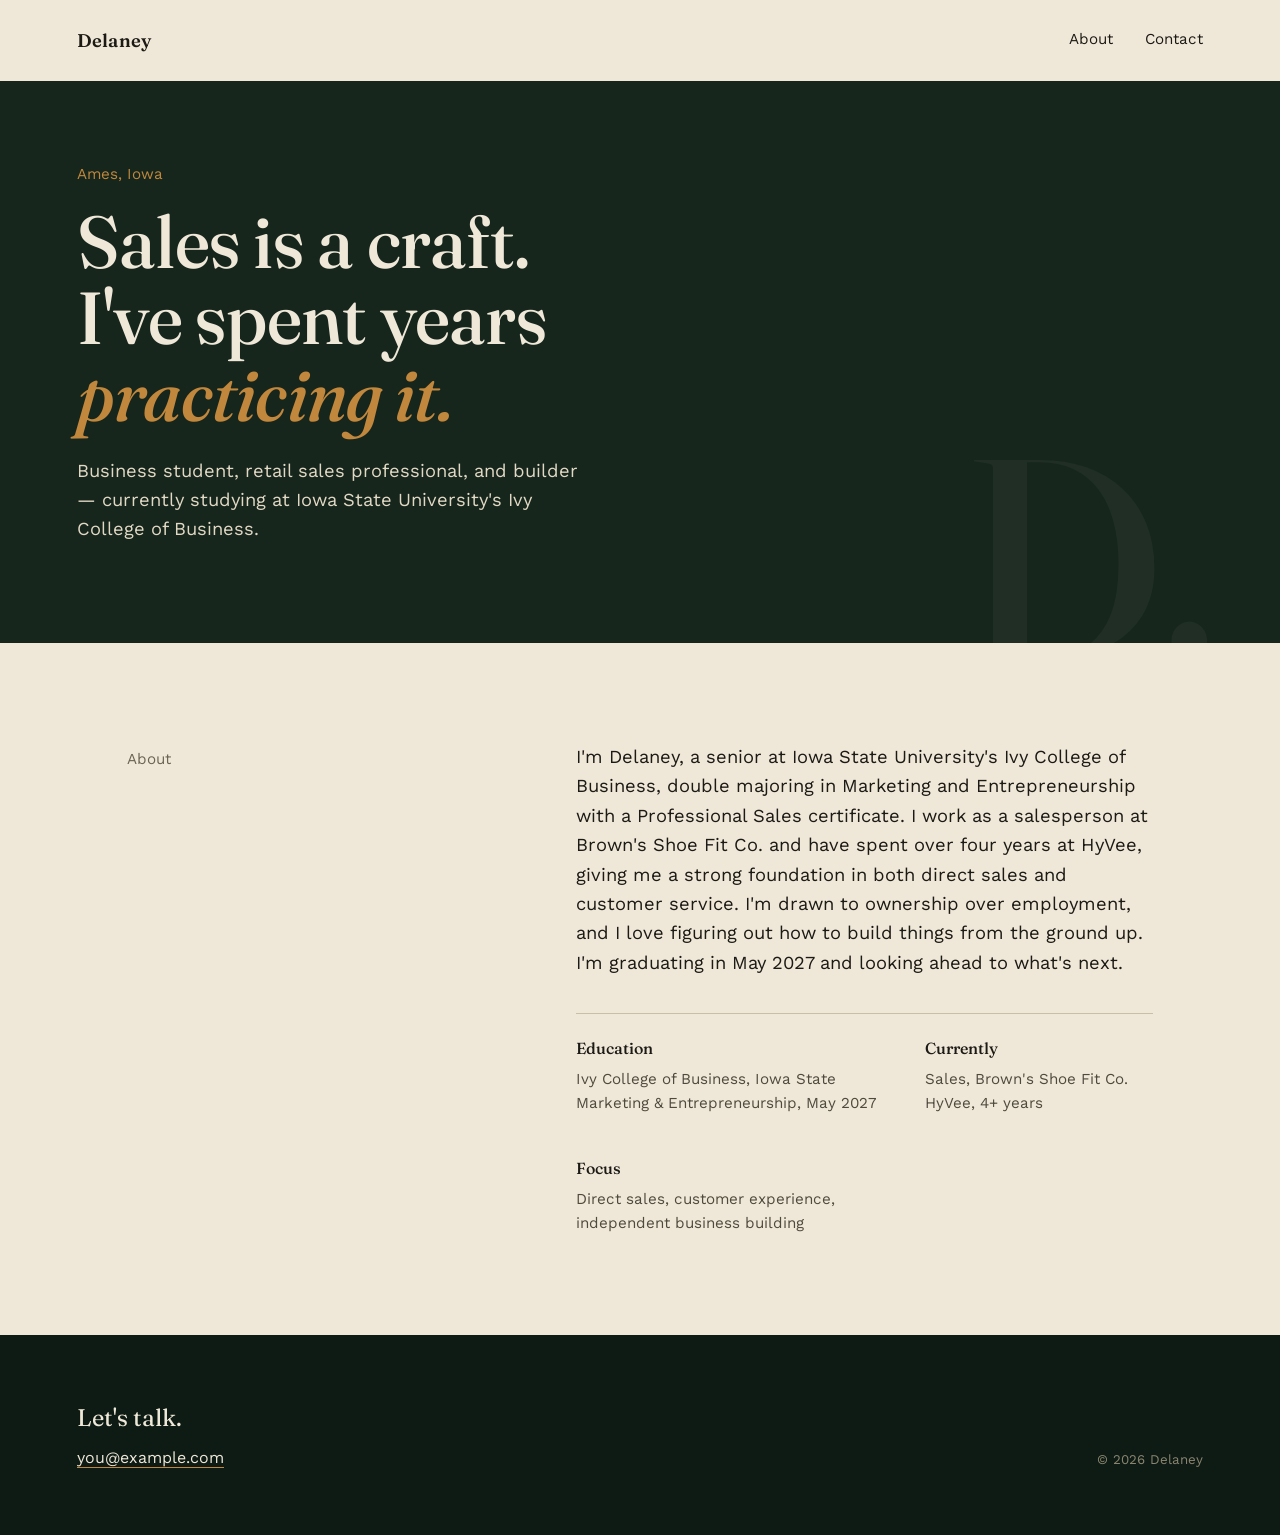
==== index.html @ 575a208e "Create index.html" ====
<!DOCTYPE html>
<html lang="en">
<head>
<meta charset="UTF-8">
<meta name="viewport" content="width=device-width, initial-scale=1.0">
<title>Delaney</title>
<link rel="preconnect" href="https://fonts.googleapis.com">
<link href="https://fonts.googleapis.com/css2?family=Fraunces:opsz,wght@9..144,400;9..144,500;9..144,600&family=Work+Sans:wght@400;500;600&display=swap" rel="stylesheet">
<style>
  :root{
    --pine: #16261D;
    --pine-deep: #0E1B14;
    --paper: #EFE8D8;
    --paper-dim: #E2D9C4;
    --brass: #C1873C;
    --ink: #1C1A15;
  }

  *{ box-sizing: border-box; }

  html{ scroll-behavior: smooth; }

  body{
    margin:0;
    background: var(--paper);
    color: var(--ink);
    font-family: 'Work Sans', sans-serif;
    font-weight: 400;
    line-height: 1.6;
  }

  h1, h2, .display{
    font-family: 'Fraunces', serif;
    font-weight: 500;
    letter-spacing: -0.01em;
  }

  a{ color: inherit; }

  /* --- Nav --- */
  header{
    display:flex;
    justify-content: space-between;
    align-items:center;
    padding: 1.6rem 6vw;
  }

  .wordmark{
    font-family:'Fraunces', serif;
    font-size: 1.15rem;
    font-weight:600;
    letter-spacing: 0.01em;
  }

  nav{ display:flex; gap: 2rem; }

  nav a{
    text-decoration:none;
    font-size: 0.95rem;
    color: var(--ink);
    position: relative;
    padding-bottom: 2px;
  }

  nav a::after{
    content:'';
    position:absolute;
    left:0; right:0; bottom:-2px;
    height:1px;
    background: var(--brass);
    transform: scaleX(0);
    transform-origin: right;
    transition: transform 0.3s ease;
  }

  nav a:hover::after{ transform: scaleX(1); transform-origin: left; }

  /* --- Hero --- */
  .hero{
    background: var(--pine);
    color: var(--paper);
    padding: 9vh 6vw 11vh;
    position: relative;
    overflow: hidden;
  }

  .hero-inner{
    max-width: 720px;
  }

  .hero .eyebrow{
    color: var(--brass);
    font-size: 0.95rem;
    margin-bottom: 1.1rem;
  }

  .hero h1{
    font-size: clamp(2.6rem, 6vw, 4.6rem);
    line-height: 1.04;
    margin: 0 0 1.4rem;
  }

  .hero h1 em{
    font-style: italic;
    color: var(--brass);
  }

  .hero p.role{
    font-size: 1.15rem;
    max-width: 46ch;
    color: var(--paper-dim);
    margin: 0;
  }

  .ledger-mark{
    position:absolute;
    right: 5vw;
    bottom: -6vh;
    font-family:'Fraunces', serif;
    font-size: 22vw;
    font-weight: 500;
    color: rgba(239,232,216,0.045);
    line-height: 1;
    pointer-events:none;
    user-select:none;
  }

  /* --- About --- */
  .about{
    padding: 11vh 6vw;
    display:grid;
    grid-template-columns: 1fr 1.5fr;
    gap: 4rem;
    max-width: 1180px;
    margin: 0 auto;
  }

  .about .label{
    font-size: 0.95rem;
    color: #6B6353;
    padding-top: 0.3rem;
  }

  .about-text{
    max-width: 62ch;
  }

  .about-text p{
    font-size: 1.15rem;
    margin: 0 0 1.4rem;
  }

  .details{
    margin-top: 2.2rem;
    border-top: 1px solid #C9BFA6;
    padding-top: 1.4rem;
    display:flex;
    flex-wrap: wrap;
    gap: 2.5rem 3rem;
  }

  .details div{ min-width: 160px; }

  .details h3{
    font-family:'Fraunces', serif;
    font-weight: 500;
    font-size: 1rem;
    margin: 0 0 0.35rem;
  }

  .details p{
    margin:0;
    font-size: 0.95rem;
    color: #4E4A3D;
  }

  /* --- Footer --- */
  footer{
    background: var(--pine-deep);
    color: var(--paper-dim);
    padding: 4rem 6vw;
    display:flex;
    justify-content: space-between;
    align-items: flex-end;
    flex-wrap: wrap;
    gap: 2rem;
  }

  footer .line1{
    font-family:'Fraunces', serif;
    font-size: 1.5rem;
    color: var(--paper);
    margin: 0 0 0.5rem;
  }

  footer a.contact-link{
    text-decoration:none;
    border-bottom: 1px solid var(--brass);
    color: var(--paper);
  }

  footer small{
    color: #8A8570;
  }

  @media (max-width: 760px){
    .about{ grid-template-columns: 1fr; gap: 1.2rem; }
    header{ flex-direction: column; gap: 1rem; align-items: flex-start; }
    nav{ gap: 1.2rem; }
  }

  @media (prefers-reduced-motion: reduce){
    nav a::after{ transition: none; }
  }
</style>
</head>
<body>

<header>
  <div class="wordmark">Delaney</div>
  <nav>
    <a href="#about">About</a>
    <a href="#contact">Contact</a>
  </nav>
</header>

<section class="hero">
  <div class="hero-inner">
    <div class="eyebrow">Ames, Iowa</div>
    <h1>Sales is a craft.<br>I've spent years <em>practicing it.</em></h1>
    <p class="role">Business student, retail sales professional, and builder — currently studying at Iowa State University's Ivy College of Business.</p>
  </div>
  <div class="ledger-mark">D.</div>
</section>

<section class="about" id="about">
  <div class="label">About</div>
  <div class="about-text">
    <p>I'm Delaney, a senior at Iowa State University's Ivy College of Business, double majoring in Marketing and Entrepreneurship with a Professional Sales certificate. I work as a salesperson at Brown's Shoe Fit Co. and have spent over four years at HyVee, giving me a strong foundation in both direct sales and customer service. I'm drawn to ownership over employment, and I love figuring out how to build things from the ground up. I'm graduating in May 2027 and looking ahead to what's next.</p>

    <div class="details">
      <div>
        <h3>Education</h3>
        <p>Ivy College of Business, Iowa State<br>Marketing &amp; Entrepreneurship, May 2027</p>
      </div>
      <div>
        <h3>Currently</h3>
        <p>Sales, Brown's Shoe Fit Co.<br>HyVee, 4+ years</p>
      </div>
      <div>
        <h3>Focus</h3>
        <p>Direct sales, customer experience,<br>independent business building</p>
      </div>
    </div>
  </div>
</section>

<footer id="contact">
  <div>
    <p class="line1">Let's talk.</p>
    <a class="contact-link" href="mailto:you@example.com">you@example.com</a>
  </div>
  <small>&copy; 2026 Delaney</small>
</footer>

</body>
</html>
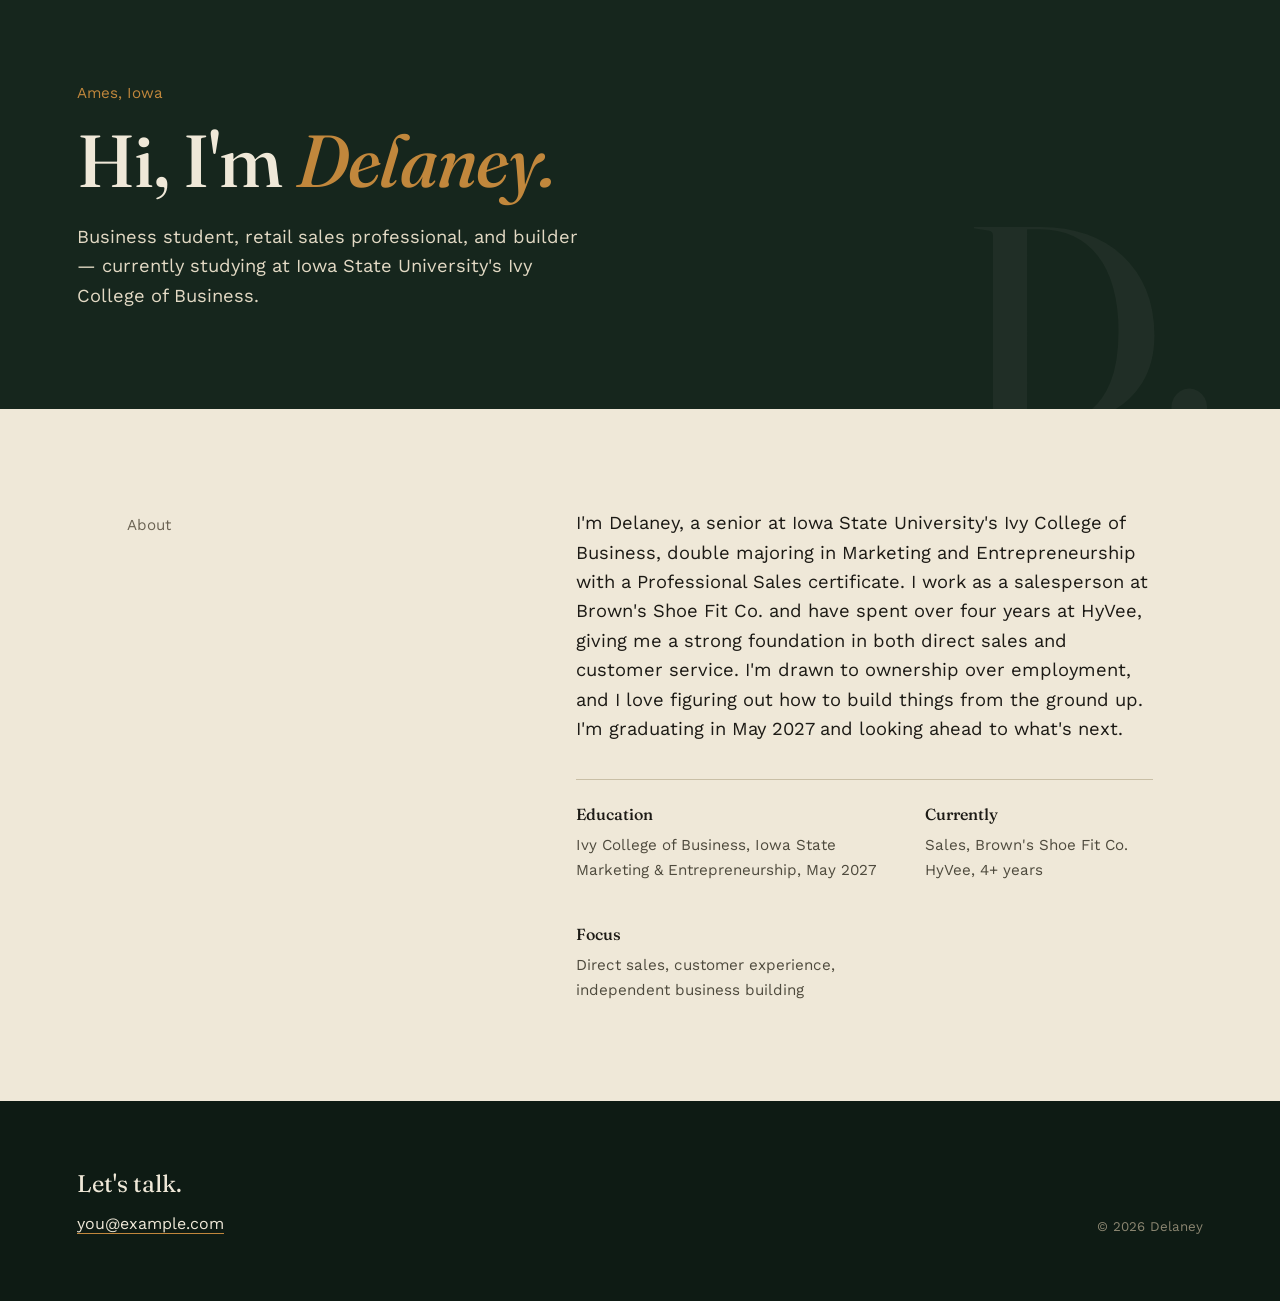
==== commit fa00be8d: "Update index.html" ====
--- a/index.html
+++ b/index.html
@@ -6,6 +6,7 @@
 <title>Delaney</title>
 <link rel="preconnect" href="https://fonts.googleapis.com">
 <link href="https://fonts.googleapis.com/css2?family=Fraunces:opsz,wght@9..144,400;9..144,500;9..144,600&family=Work+Sans:wght@400;500;600&display=swap" rel="stylesheet">
+<script src="nav.js" defer></script>
 <style>
   :root{
     --pine: #16261D;
@@ -36,44 +37,6 @@
   }
 
   a{ color: inherit; }
-
-  /* --- Nav --- */
-  header{
-    display:flex;
-    justify-content: space-between;
-    align-items:center;
-    padding: 1.6rem 6vw;
-  }
-
-  .wordmark{
-    font-family:'Fraunces', serif;
-    font-size: 1.15rem;
-    font-weight:600;
-    letter-spacing: 0.01em;
-  }
-
-  nav{ display:flex; gap: 2rem; }
-
-  nav a{
-    text-decoration:none;
-    font-size: 0.95rem;
-    color: var(--ink);
-    position: relative;
-    padding-bottom: 2px;
-  }
-
-  nav a::after{
-    content:'';
-    position:absolute;
-    left:0; right:0; bottom:-2px;
-    height:1px;
-    background: var(--brass);
-    transform: scaleX(0);
-    transform-origin: right;
-    transition: transform 0.3s ease;
-  }
-
-  nav a:hover::after{ transform: scaleX(1); transform-origin: left; }
 
   /* --- Hero --- */
   .hero{
@@ -214,20 +177,12 @@
   }
 </style>
 </head>
-<body>
-
-<header>
-  <div class="wordmark">Delaney</div>
-  <nav>
-    <a href="#about">About</a>
-    <a href="#contact">Contact</a>
-  </nav>
-</header>
+<body data-page="home">
 
 <section class="hero">
   <div class="hero-inner">
     <div class="eyebrow">Ames, Iowa</div>
-    <h1>Sales is a craft.<br>I've spent years <em>practicing it.</em></h1>
+    <h1>Hi, I'm <em>Delaney.</em></h1>
     <p class="role">Business student, retail sales professional, and builder — currently studying at Iowa State University's Ivy College of Business.</p>
   </div>
   <div class="ledger-mark">D.</div>
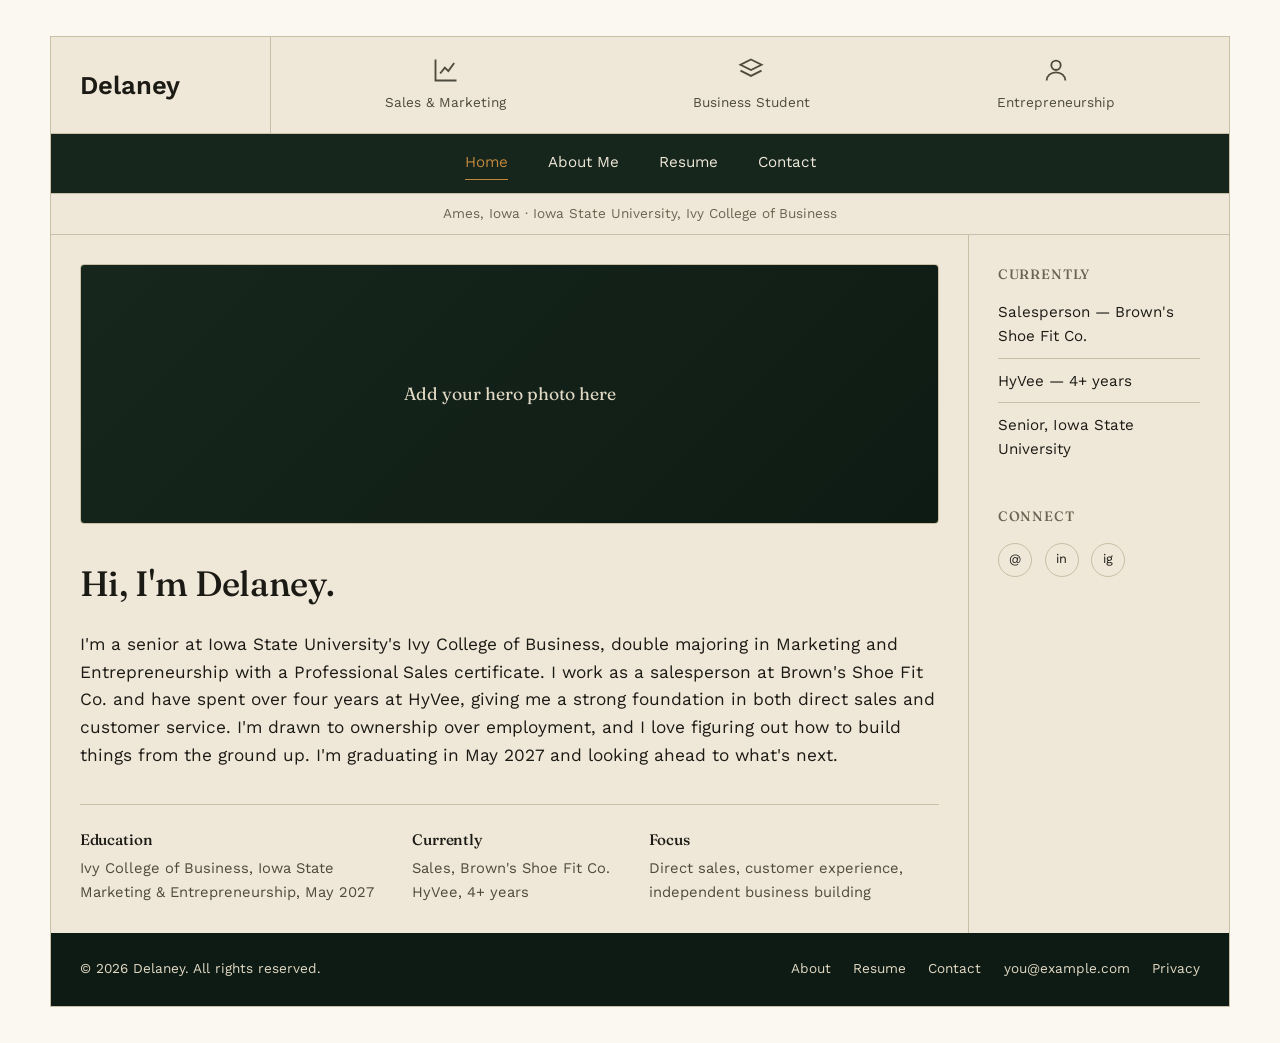
==== commit 1dd33dbf: "Update index.html" ====
--- a/index.html
+++ b/index.html
@@ -6,7 +6,6 @@
 <title>Delaney</title>
 <link rel="preconnect" href="https://fonts.googleapis.com">
 <link href="https://fonts.googleapis.com/css2?family=Fraunces:opsz,wght@9..144,400;9..144,500;9..144,600&family=Work+Sans:wght@400;500;600&display=swap" rel="stylesheet">
-<script src="nav.js" defer></script>
 <style>
   :root{
     --pine: #16261D;
@@ -15,208 +14,368 @@
     --paper-dim: #E2D9C4;
     --brass: #C1873C;
     --ink: #1C1A15;
+    --line: #C9BFA6;
   }
 
   *{ box-sizing: border-box; }
-
-  html{ scroll-behavior: smooth; }
 
   body{
     margin:0;
-    background: var(--paper);
+    background: #FBF8F1; /* outer "body or background area" from the wireframe */
     color: var(--ink);
     font-family: 'Work Sans', sans-serif;
-    font-weight: 400;
     line-height: 1.6;
   }
 
-  h1, h2, .display{
+  h1, h2, h3{
     font-family: 'Fraunces', serif;
     font-weight: 500;
     letter-spacing: -0.01em;
+    margin: 0;
   }
 
   a{ color: inherit; }
 
-  /* --- Hero --- */
-  .hero{
+  /* The whole page's "content" region, centered, matching the wireframe's inner rectangle */
+  .page{
+    max-width: 1180px;
+    margin: 4vh auto;
+    background: var(--paper);
+    border: 1px solid var(--line);
+  }
+
+  /* ===== Header ===== */
+  .site-header{
+    display: grid;
+    grid-template-columns: 220px 1fr;
+  }
+
+  .logo-cell{
+    display:flex;
+    align-items:center;
+    padding: 1.6rem 1.8rem;
+    border-right: 1px solid var(--line);
+    border-bottom: 1px solid var(--line);
+  }
+
+  .logo-cell .wordmark{
+    font-size: 1.6rem;
+    font-weight: 600;
+  }
+
+  .info-graphic{
+    display:flex;
+    align-items:center;
+    justify-content: space-around;
+    gap: 1rem;
+    padding: 1.2rem 1.8rem;
+    border-bottom: 1px solid var(--line);
+  }
+
+  .info-graphic .item{
+    display:flex;
+    flex-direction: column;
+    align-items:center;
+    gap: 0.5rem;
+    text-align:center;
+    font-size: 0.85rem;
+    color: #4E4A3D;
+  }
+
+  .info-graphic svg{ width: 28px; height: 28px; }
+
+  .primary-nav{
+    grid-column: 1 / -1;
+    display:flex;
+    justify-content:center;
+    gap: 2.5rem;
+    padding: 1rem 1.8rem;
+    border-bottom: 1px solid var(--line);
     background: var(--pine);
+  }
+
+  .primary-nav a{
+    text-decoration:none;
     color: var(--paper);
-    padding: 9vh 6vw 11vh;
+    font-size: 0.95rem;
     position: relative;
-    overflow: hidden;
-  }
-
-  .hero-inner{
-    max-width: 720px;
-  }
-
-  .hero .eyebrow{
-    color: var(--brass);
+    padding-bottom: 3px;
+  }
+
+  .primary-nav a[aria-current="page"]{ color: var(--brass); }
+
+  .primary-nav a::after{
+    content:'';
+    position:absolute;
+    left:0; right:0; bottom:-3px;
+    height:1px;
+    background: var(--brass);
+    transform: scaleX(0);
+    transform-origin: right;
+    transition: transform .3s ease;
+  }
+
+  .primary-nav a:hover::after,
+  .primary-nav a[aria-current="page"]::after{
+    transform: scaleX(1);
+    transform-origin: left;
+  }
+
+  .utility-bar{
+    grid-column: 1 / -1;
+    display:flex;
+    justify-content:center;
+    gap: 0.5rem;
+    padding: 0.55rem 1.8rem;
+    font-size: 0.85rem;
+    color: #6B6353;
+    border-bottom: 1px solid var(--line);
+  }
+
+  /* ===== Body: sidebar / main / sticky sidebar ===== */
+  .site-body{
+    display:grid;
+    grid-template-columns: 1fr 260px;
+  }
+
+  main{
+    padding: 1.8rem;
+    border-right: 1px solid var(--line);
+  }
+
+  .hero-image{
+    height: 260px;
+    border: 1px solid var(--line);
+    border-radius: 4px;
+    background:
+      linear-gradient(135deg, var(--pine) 0%, var(--pine-deep) 100%);
+    display:flex;
+    align-items:center;
+    justify-content:center;
+    color: var(--paper-dim);
+    font-family: 'Fraunces', serif;
+    font-size: 1.1rem;
+    text-align:center;
+    padding: 1rem;
+    margin-bottom: 2rem;
+  }
+
+  main h1{
+    font-size: clamp(1.7rem, 3.5vw, 2.2rem);
+    margin-bottom: 1.2rem;
+  }
+
+  main p{
+    font-size: 1.08rem;
+    margin: 0 0 1.3rem;
+  }
+
+  .quick-facts{
+    margin-top: 2.2rem;
+    border-top: 1px solid var(--line);
+    padding-top: 1.4rem;
+    display:flex;
+    flex-wrap: wrap;
+    gap: 1.8rem 2.4rem;
+  }
+
+  .quick-facts div{ min-width: 150px; }
+
+  .quick-facts h3{
     font-size: 0.95rem;
-    margin-bottom: 1.1rem;
-  }
-
-  .hero h1{
-    font-size: clamp(2.6rem, 6vw, 4.6rem);
-    line-height: 1.04;
-    margin: 0 0 1.4rem;
-  }
-
-  .hero h1 em{
-    font-style: italic;
-    color: var(--brass);
-  }
-
-  .hero p.role{
-    font-size: 1.15rem;
-    max-width: 46ch;
-    color: var(--paper-dim);
-    margin: 0;
-  }
-
-  .ledger-mark{
-    position:absolute;
-    right: 5vw;
-    bottom: -6vh;
-    font-family:'Fraunces', serif;
-    font-size: 22vw;
-    font-weight: 500;
-    color: rgba(239,232,216,0.045);
-    line-height: 1;
-    pointer-events:none;
-    user-select:none;
-  }
-
-  /* --- About --- */
-  .about{
-    padding: 11vh 6vw;
-    display:grid;
-    grid-template-columns: 1fr 1.5fr;
-    gap: 4rem;
-    max-width: 1180px;
-    margin: 0 auto;
-  }
-
-  .about .label{
+    margin-bottom: 0.3rem;
+  }
+
+  .quick-facts p{
+    margin:0;
+    font-size: 0.92rem;
+    color: #4E4A3D;
+  }
+
+  .sticky-sidebar{
+    padding: 1.8rem;
+  }
+
+  .sticky-sidebar section{ margin-bottom: 2.2rem; }
+
+  .sticky-sidebar h3{
+    font-size: 0.85rem;
+    text-transform: uppercase;
+    letter-spacing: 0.06em;
+    color: #6B6353;
+    margin-bottom: 0.9rem;
+  }
+
+  .sticky-sidebar ul{
+    list-style:none;
+    margin:0;
+    padding:0;
     font-size: 0.95rem;
-    color: #6B6353;
-    padding-top: 0.3rem;
-  }
-
-  .about-text{
-    max-width: 62ch;
-  }
-
-  .about-text p{
-    font-size: 1.15rem;
-    margin: 0 0 1.4rem;
-  }
-
-  .details{
-    margin-top: 2.2rem;
-    border-top: 1px solid #C9BFA6;
-    padding-top: 1.4rem;
-    display:flex;
-    flex-wrap: wrap;
-    gap: 2.5rem 3rem;
-  }
-
-  .details div{ min-width: 160px; }
-
-  .details h3{
-    font-family:'Fraunces', serif;
-    font-weight: 500;
-    font-size: 1rem;
-    margin: 0 0 0.35rem;
-  }
-
-  .details p{
-    margin:0;
-    font-size: 0.95rem;
-    color: #4E4A3D;
-  }
-
-  /* --- Footer --- */
+  }
+
+  .sticky-sidebar li{
+    margin-bottom: 0.6rem;
+    padding-bottom: 0.6rem;
+    border-bottom: 1px solid var(--line);
+  }
+
+  .sticky-sidebar li:last-child{ border-bottom: none; }
+
+  .social-icons{
+    display:flex;
+    gap: 0.8rem;
+  }
+
+  .social-icons a{
+    width: 34px;
+    height: 34px;
+    border-radius: 50%;
+    border: 1px solid var(--line);
+    display:flex;
+    align-items:center;
+    justify-content:center;
+    text-decoration:none;
+    font-size: 0.8rem;
+    color: var(--ink);
+  }
+
+  .social-icons a:hover{
+    background: var(--brass);
+    color: var(--paper);
+    border-color: var(--brass);
+  }
+
+  /* ===== Footer ===== */
   footer{
     background: var(--pine-deep);
     color: var(--paper-dim);
-    padding: 4rem 6vw;
+    padding: 1.6rem 1.8rem;
     display:flex;
     justify-content: space-between;
-    align-items: flex-end;
+    align-items:center;
     flex-wrap: wrap;
-    gap: 2rem;
-  }
-
-  footer .line1{
-    font-family:'Fraunces', serif;
-    font-size: 1.5rem;
-    color: var(--paper);
-    margin: 0 0 0.5rem;
-  }
-
-  footer a.contact-link{
-    text-decoration:none;
-    border-bottom: 1px solid var(--brass);
-    color: var(--paper);
-  }
-
-  footer small{
-    color: #8A8570;
-  }
-
-  @media (max-width: 760px){
-    .about{ grid-template-columns: 1fr; gap: 1.2rem; }
-    header{ flex-direction: column; gap: 1rem; align-items: flex-start; }
-    nav{ gap: 1.2rem; }
-  }
-
-  @media (prefers-reduced-motion: reduce){
-    nav a::after{ transition: none; }
+    gap: 1rem;
+    font-size: 0.85rem;
+  }
+
+  footer .footer-links{
+    display:flex;
+    gap: 1.4rem;
+  }
+
+  footer a{ text-decoration:none; color: var(--paper-dim); }
+  footer a:hover{ color: var(--brass); }
+
+  /* ===== Responsive ===== */
+  @media (max-width: 900px){
+    .site-header{ grid-template-columns: 1fr; }
+    .logo-cell{ border-right:none; }
+    .info-graphic{ justify-content: flex-start; flex-wrap: wrap; }
+    .primary-nav{ flex-wrap: wrap; gap: 1.2rem; }
+
+    .site-body{ grid-template-columns: 1fr; }
+    main{ border-right: none; border-bottom: 1px solid var(--line); }
+
+    footer{ flex-direction: column; align-items: flex-start; }
   }
 </style>
 </head>
-<body data-page="home">
-
-<section class="hero">
-  <div class="hero-inner">
-    <div class="eyebrow">Ames, Iowa</div>
-    <h1>Hi, I'm <em>Delaney.</em></h1>
-    <p class="role">Business student, retail sales professional, and builder — currently studying at Iowa State University's Ivy College of Business.</p>
-  </div>
-  <div class="ledger-mark">D.</div>
-</section>
-
-<section class="about" id="about">
-  <div class="label">About</div>
-  <div class="about-text">
-    <p>I'm Delaney, a senior at Iowa State University's Ivy College of Business, double majoring in Marketing and Entrepreneurship with a Professional Sales certificate. I work as a salesperson at Brown's Shoe Fit Co. and have spent over four years at HyVee, giving me a strong foundation in both direct sales and customer service. I'm drawn to ownership over employment, and I love figuring out how to build things from the ground up. I'm graduating in May 2027 and looking ahead to what's next.</p>
-
-    <div class="details">
-      <div>
-        <h3>Education</h3>
-        <p>Ivy College of Business, Iowa State<br>Marketing &amp; Entrepreneurship, May 2027</p>
+<body>
+
+<div class="page">
+
+  <!-- Header: logo, informational graphics, primary nav, utility bar -->
+  <header class="site-header">
+    <div class="logo-cell">
+      <span class="wordmark">Delaney</span>
+    </div>
+
+    <div class="info-graphic">
+      <div class="item">
+        <svg viewBox="0 0 24 24" fill="none" stroke="currentColor" stroke-width="1.6"><path d="M3 3v18h18"/><path d="M7 15l4-5 3 3 5-7"/></svg>
+        Sales &amp; Marketing
       </div>
-      <div>
-        <h3>Currently</h3>
-        <p>Sales, Brown's Shoe Fit Co.<br>HyVee, 4+ years</p>
+      <div class="item">
+        <svg viewBox="0 0 24 24" fill="none" stroke="currentColor" stroke-width="1.6"><path d="M12 3l9 4.5-9 4.5-9-4.5L12 3z"/><path d="M3 12.5l9 4.5 9-4.5"/></svg>
+        Business Student
       </div>
-      <div>
-        <h3>Focus</h3>
-        <p>Direct sales, customer experience,<br>independent business building</p>
+      <div class="item">
+        <svg viewBox="0 0 24 24" fill="none" stroke="currentColor" stroke-width="1.6"><circle cx="12" cy="8" r="4"/><path d="M4 21c0-4 3.5-7 8-7s8 3 8 7"/></svg>
+        Entrepreneurship
       </div>
     </div>
+
+    <nav class="primary-nav">
+      <a href="index.html" aria-current="page">Home</a>
+      <a href="about.html">About Me</a>
+      <a href="resume.html">Resume</a>
+      <a href="contact.html">Contact</a>
+    </nav>
+
+    <div class="utility-bar">Ames, Iowa · Iowa State University, Ivy College of Business</div>
+  </header>
+
+  <!-- Body: left nav sidebar, hero + main content, right sticky sidebar -->
+  <div class="site-body">
+
+    <main>
+      <!-- Swap this block for an <img src="your-photo.jpg" alt="Delaney"> when you have one -->
+      <div class="hero-image">Add your hero photo here</div>
+
+      <h1>Hi, I'm Delaney.</h1>
+      <p>I'm a senior at Iowa State University's Ivy College of Business, double majoring in Marketing and Entrepreneurship with a Professional Sales certificate. I work as a salesperson at Brown's Shoe Fit Co. and have spent over four years at HyVee, giving me a strong foundation in both direct sales and customer service. I'm drawn to ownership over employment, and I love figuring out how to build things from the ground up. I'm graduating in May 2027 and looking ahead to what's next.</p>
+
+      <div class="quick-facts">
+        <div>
+          <h3>Education</h3>
+          <p>Ivy College of Business, Iowa State<br>Marketing &amp; Entrepreneurship, May 2027</p>
+        </div>
+        <div>
+          <h3>Currently</h3>
+          <p>Sales, Brown's Shoe Fit Co.<br>HyVee, 4+ years</p>
+        </div>
+        <div>
+          <h3>Focus</h3>
+          <p>Direct sales, customer experience,<br>independent business building</p>
+        </div>
+      </div>
+    </main>
+
+    <aside class="sticky-sidebar">
+      <section>
+        <h3>Currently</h3>
+        <ul>
+          <li>Salesperson — Brown's Shoe Fit Co.</li>
+          <li>HyVee — 4+ years</li>
+          <li>Senior, Iowa State University</li>
+        </ul>
+      </section>
+
+      <section>
+        <h3>Connect</h3>
+        <div class="social-icons">
+          <a href="mailto:you@example.com" title="Email">@</a>
+          <a href="#" title="LinkedIn">in</a>
+          <a href="#" title="Instagram">ig</a>
+        </div>
+      </section>
+    </aside>
+
   </div>
-</section>
-
-<footer id="contact">
-  <div>
-    <p class="line1">Let's talk.</p>
-    <a class="contact-link" href="mailto:you@example.com">you@example.com</a>
-  </div>
-  <small>&copy; 2026 Delaney</small>
-</footer>
+
+  <!-- Footer -->
+  <footer>
+    <span>&copy; 2026 Delaney. All rights reserved.</span>
+    <div class="footer-links">
+      <a href="about.html">About</a>
+      <a href="resume.html">Resume</a>
+      <a href="contact.html">Contact</a>
+      <a href="mailto:you@example.com">you@example.com</a>
+      <a href="#">Privacy</a>
+    </div>
+  </footer>
+
+</div>
 
 </body>
 </html>
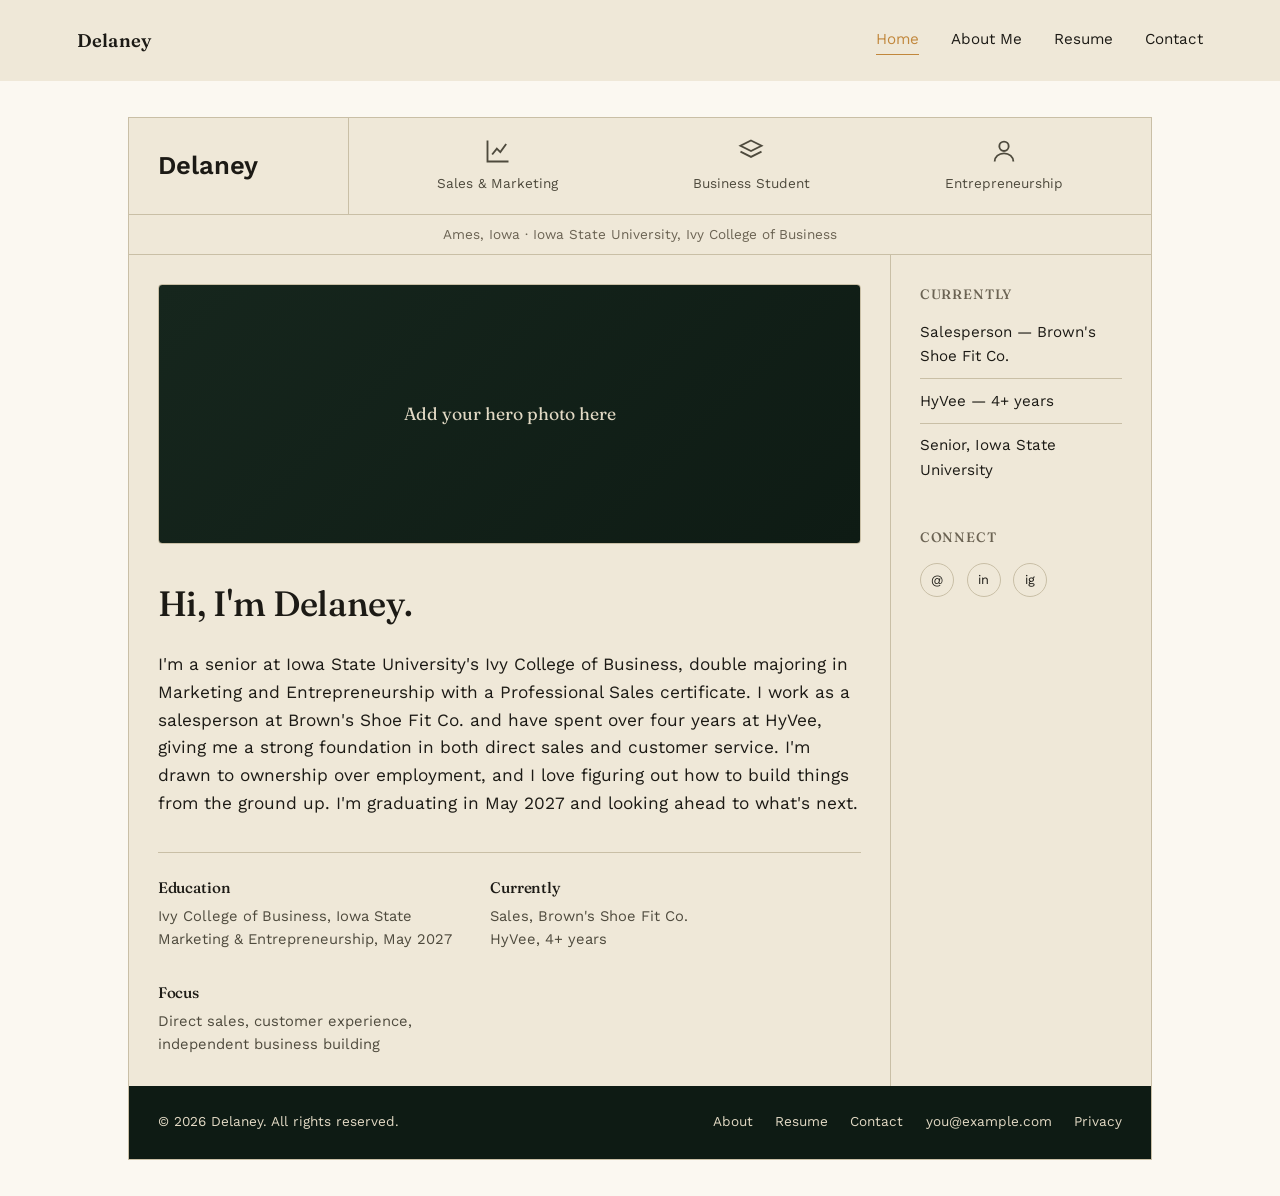
==== commit 1259ca90: "Update index.html" ====
--- a/index.html
+++ b/index.html
@@ -6,6 +6,7 @@
 <title>Delaney</title>
 <link rel="preconnect" href="https://fonts.googleapis.com">
 <link href="https://fonts.googleapis.com/css2?family=Fraunces:opsz,wght@9..144,400;9..144,500;9..144,600&family=Work+Sans:wght@400;500;600&display=swap" rel="stylesheet">
+<script src="nav.js" defer></script>
 <style>
   :root{
     --pine: #16261D;
@@ -36,9 +37,11 @@
 
   a{ color: inherit; }
 
-  /* The whole page's "content" region, centered, matching the wireframe's inner rectangle */
+  html{ overflow-x: hidden; }
+
+  /* The whole page's "content" region: 10% background margin on each side, on any screen */
   .page{
-    max-width: 1180px;
+    width: 80%;
     margin: 4vh auto;
     background: var(--paper);
     border: 1px solid var(--line);
@@ -84,41 +87,8 @@
 
   .info-graphic svg{ width: 28px; height: 28px; }
 
-  .primary-nav{
+  #site-nav{
     grid-column: 1 / -1;
-    display:flex;
-    justify-content:center;
-    gap: 2.5rem;
-    padding: 1rem 1.8rem;
-    border-bottom: 1px solid var(--line);
-    background: var(--pine);
-  }
-
-  .primary-nav a{
-    text-decoration:none;
-    color: var(--paper);
-    font-size: 0.95rem;
-    position: relative;
-    padding-bottom: 3px;
-  }
-
-  .primary-nav a[aria-current="page"]{ color: var(--brass); }
-
-  .primary-nav a::after{
-    content:'';
-    position:absolute;
-    left:0; right:0; bottom:-3px;
-    height:1px;
-    background: var(--brass);
-    transform: scaleX(0);
-    transform-origin: right;
-    transition: transform .3s ease;
-  }
-
-  .primary-nav a:hover::after,
-  .primary-nav a[aria-current="page"]::after{
-    transform: scaleX(1);
-    transform-origin: left;
   }
 
   .utility-bar{
@@ -278,9 +248,16 @@
 
     footer{ flex-direction: column; align-items: flex-start; }
   }
+
+  @media (max-width: 480px){
+    .page{ width: 92%; }
+    .hero-image{ height: 180px; font-size: 1rem; }
+    .info-graphic{ gap: 1.4rem; }
+    .quick-facts{ gap: 1.2rem 1.6rem; }
+  }
 </style>
 </head>
-<body>
+<body data-page="home">
 
 <div class="page">
 
@@ -305,12 +282,7 @@
       </div>
     </div>
 
-    <nav class="primary-nav">
-      <a href="index.html" aria-current="page">Home</a>
-      <a href="about.html">About Me</a>
-      <a href="resume.html">Resume</a>
-      <a href="contact.html">Contact</a>
-    </nav>
+    <div id="site-nav"></div>
 
     <div class="utility-bar">Ames, Iowa · Iowa State University, Ivy College of Business</div>
   </header>
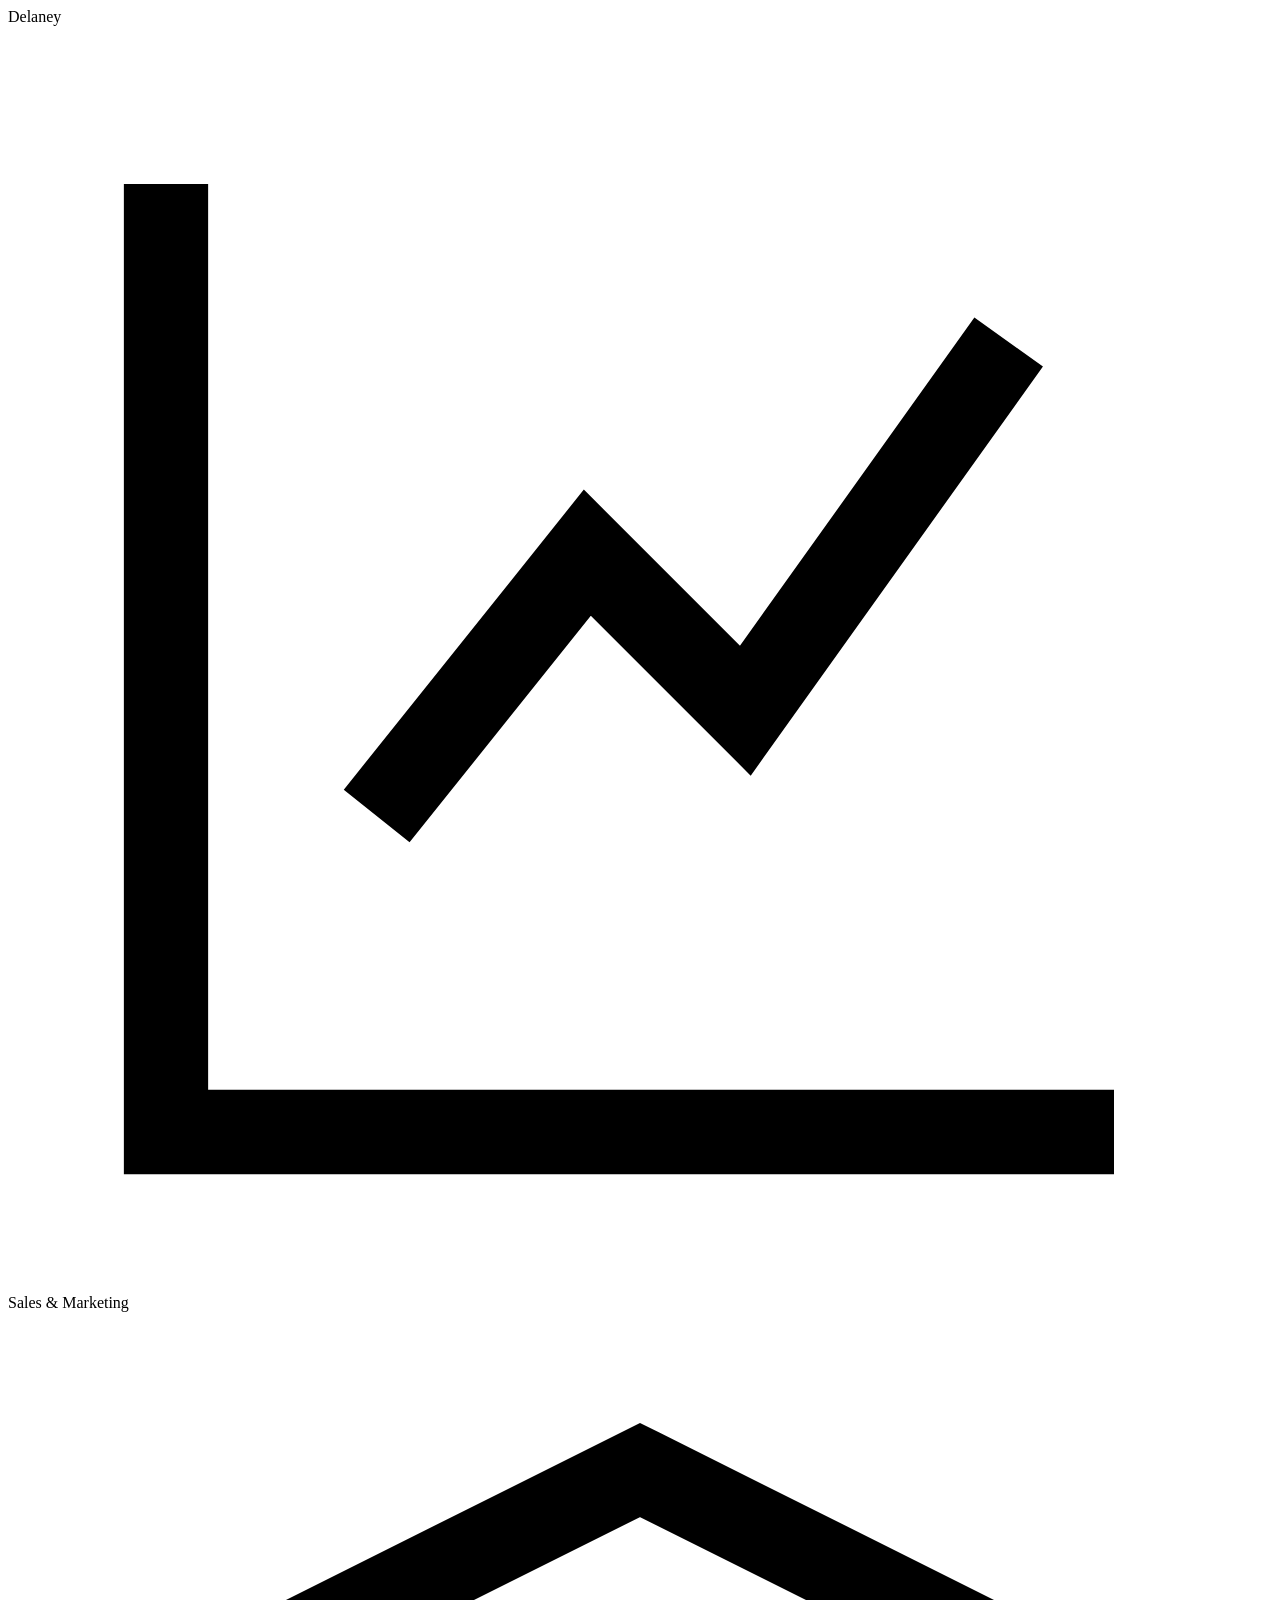
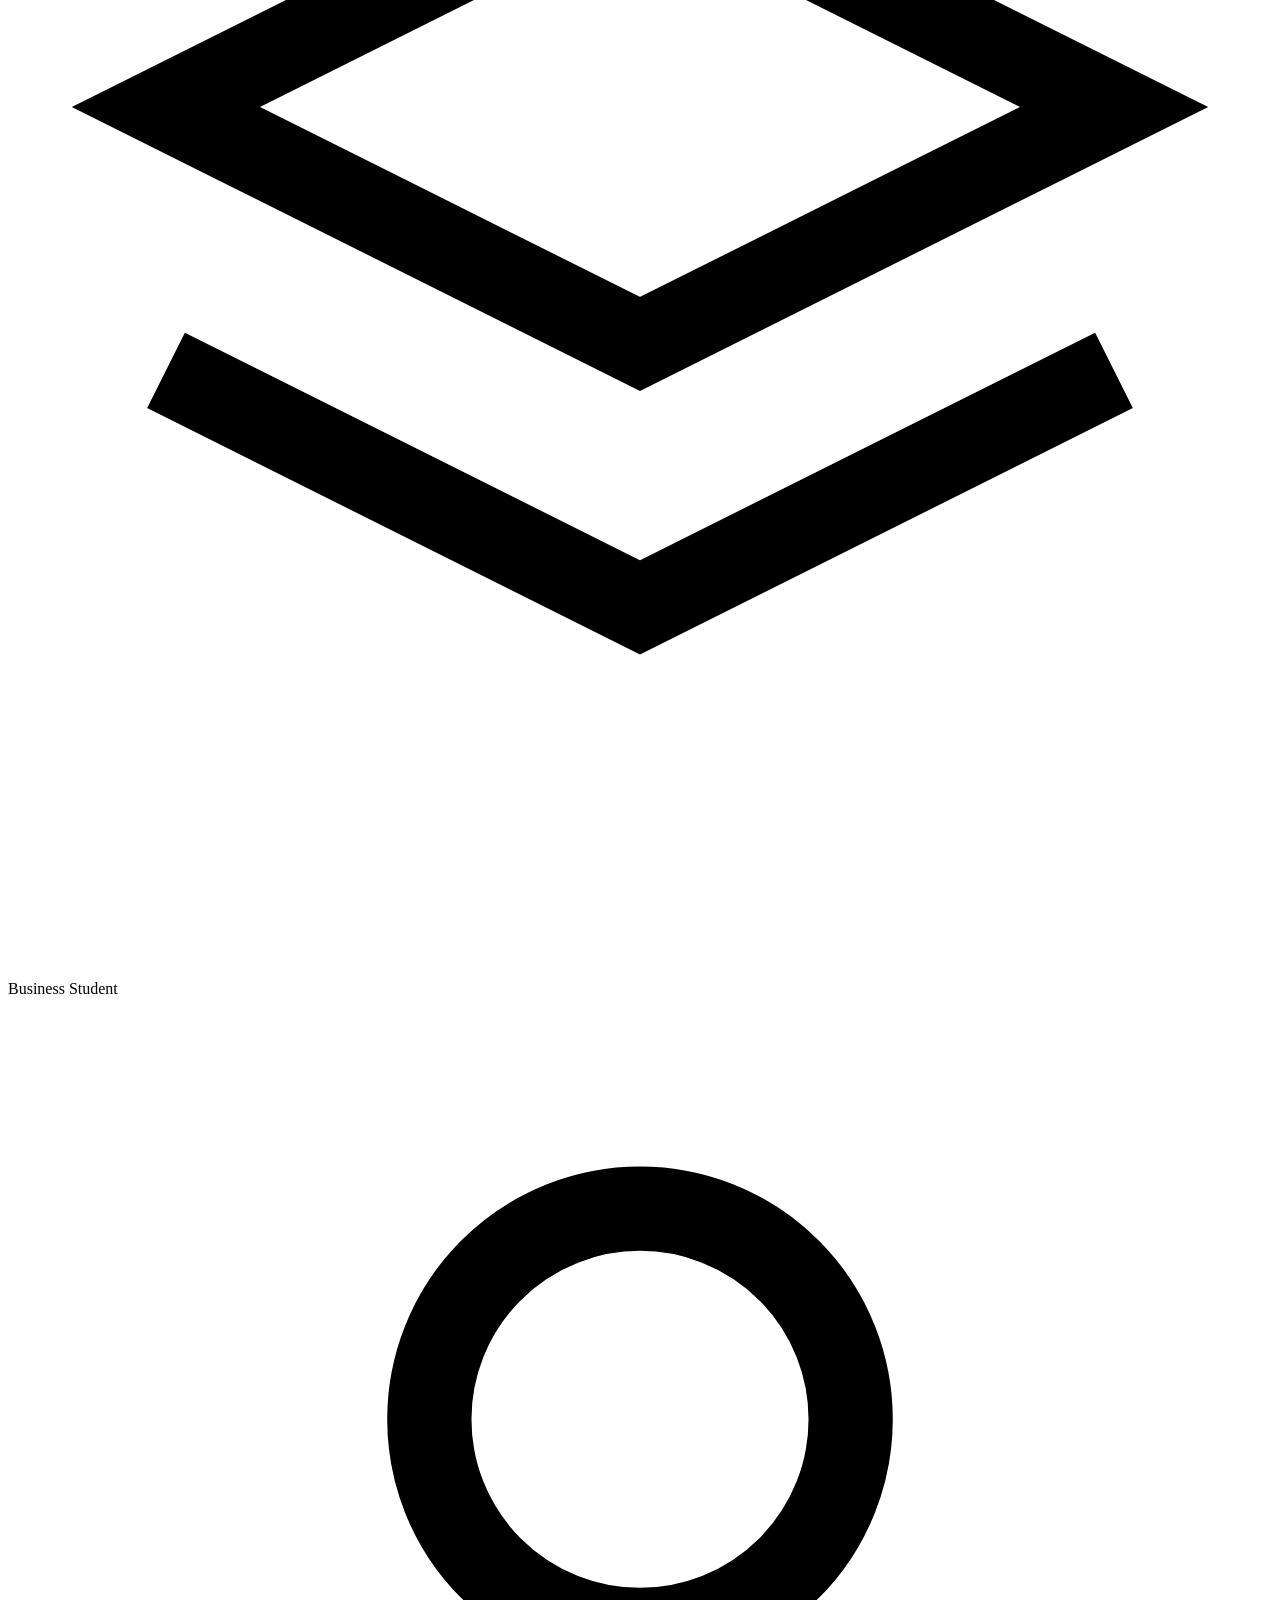
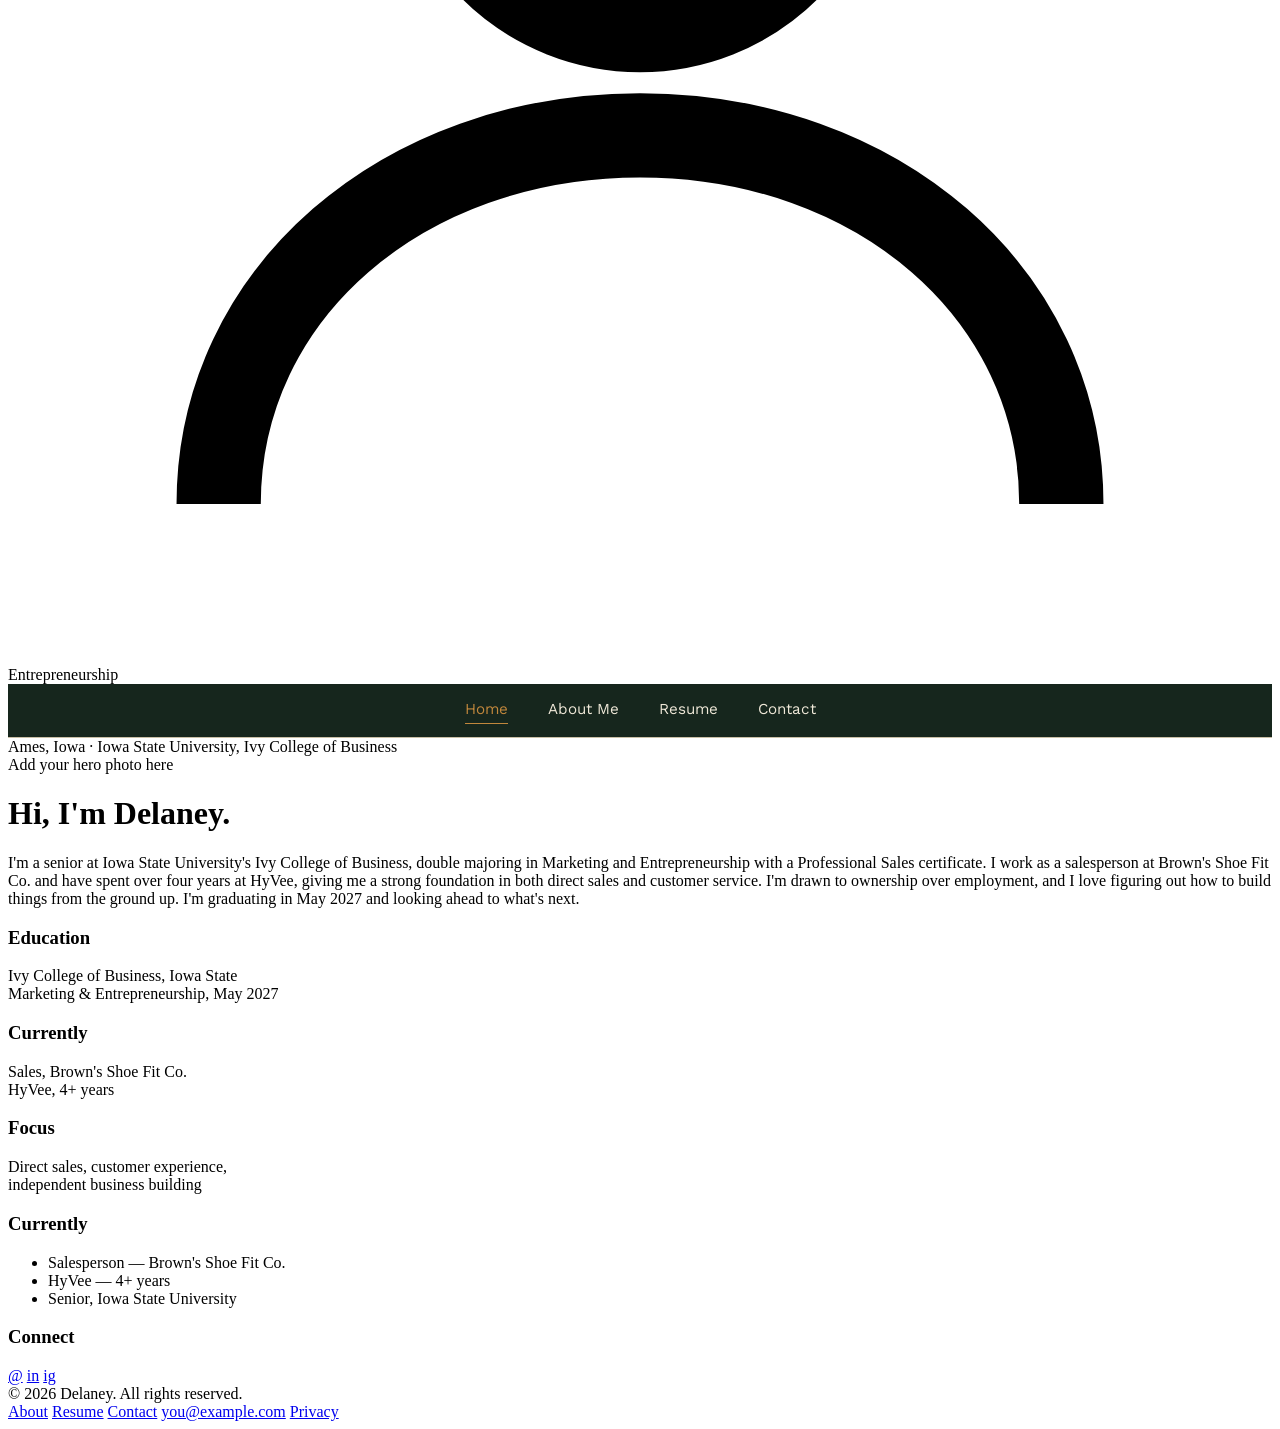
==== commit 820e3f48: "Update index.html" ====
--- a/index.html
+++ b/index.html
@@ -6,256 +6,8 @@
 <title>Delaney</title>
 <link rel="preconnect" href="https://fonts.googleapis.com">
 <link href="https://fonts.googleapis.com/css2?family=Fraunces:opsz,wght@9..144,400;9..144,500;9..144,600&family=Work+Sans:wght@400;500;600&display=swap" rel="stylesheet">
+<link rel="stylesheet" href="style.css">
 <script src="nav.js" defer></script>
-<style>
-  :root{
-    --pine: #16261D;
-    --pine-deep: #0E1B14;
-    --paper: #EFE8D8;
-    --paper-dim: #E2D9C4;
-    --brass: #C1873C;
-    --ink: #1C1A15;
-    --line: #C9BFA6;
-  }
-
-  *{ box-sizing: border-box; }
-
-  body{
-    margin:0;
-    background: #FBF8F1; /* outer "body or background area" from the wireframe */
-    color: var(--ink);
-    font-family: 'Work Sans', sans-serif;
-    line-height: 1.6;
-  }
-
-  h1, h2, h3{
-    font-family: 'Fraunces', serif;
-    font-weight: 500;
-    letter-spacing: -0.01em;
-    margin: 0;
-  }
-
-  a{ color: inherit; }
-
-  html{ overflow-x: hidden; }
-
-  /* The whole page's "content" region: 10% background margin on each side, on any screen */
-  .page{
-    width: 80%;
-    margin: 4vh auto;
-    background: var(--paper);
-    border: 1px solid var(--line);
-  }
-
-  /* ===== Header ===== */
-  .site-header{
-    display: grid;
-    grid-template-columns: 220px 1fr;
-  }
-
-  .logo-cell{
-    display:flex;
-    align-items:center;
-    padding: 1.6rem 1.8rem;
-    border-right: 1px solid var(--line);
-    border-bottom: 1px solid var(--line);
-  }
-
-  .logo-cell .wordmark{
-    font-size: 1.6rem;
-    font-weight: 600;
-  }
-
-  .info-graphic{
-    display:flex;
-    align-items:center;
-    justify-content: space-around;
-    gap: 1rem;
-    padding: 1.2rem 1.8rem;
-    border-bottom: 1px solid var(--line);
-  }
-
-  .info-graphic .item{
-    display:flex;
-    flex-direction: column;
-    align-items:center;
-    gap: 0.5rem;
-    text-align:center;
-    font-size: 0.85rem;
-    color: #4E4A3D;
-  }
-
-  .info-graphic svg{ width: 28px; height: 28px; }
-
-  #site-nav{
-    grid-column: 1 / -1;
-  }
-
-  .utility-bar{
-    grid-column: 1 / -1;
-    display:flex;
-    justify-content:center;
-    gap: 0.5rem;
-    padding: 0.55rem 1.8rem;
-    font-size: 0.85rem;
-    color: #6B6353;
-    border-bottom: 1px solid var(--line);
-  }
-
-  /* ===== Body: sidebar / main / sticky sidebar ===== */
-  .site-body{
-    display:grid;
-    grid-template-columns: 1fr 260px;
-  }
-
-  main{
-    padding: 1.8rem;
-    border-right: 1px solid var(--line);
-  }
-
-  .hero-image{
-    height: 260px;
-    border: 1px solid var(--line);
-    border-radius: 4px;
-    background:
-      linear-gradient(135deg, var(--pine) 0%, var(--pine-deep) 100%);
-    display:flex;
-    align-items:center;
-    justify-content:center;
-    color: var(--paper-dim);
-    font-family: 'Fraunces', serif;
-    font-size: 1.1rem;
-    text-align:center;
-    padding: 1rem;
-    margin-bottom: 2rem;
-  }
-
-  main h1{
-    font-size: clamp(1.7rem, 3.5vw, 2.2rem);
-    margin-bottom: 1.2rem;
-  }
-
-  main p{
-    font-size: 1.08rem;
-    margin: 0 0 1.3rem;
-  }
-
-  .quick-facts{
-    margin-top: 2.2rem;
-    border-top: 1px solid var(--line);
-    padding-top: 1.4rem;
-    display:flex;
-    flex-wrap: wrap;
-    gap: 1.8rem 2.4rem;
-  }
-
-  .quick-facts div{ min-width: 150px; }
-
-  .quick-facts h3{
-    font-size: 0.95rem;
-    margin-bottom: 0.3rem;
-  }
-
-  .quick-facts p{
-    margin:0;
-    font-size: 0.92rem;
-    color: #4E4A3D;
-  }
-
-  .sticky-sidebar{
-    padding: 1.8rem;
-  }
-
-  .sticky-sidebar section{ margin-bottom: 2.2rem; }
-
-  .sticky-sidebar h3{
-    font-size: 0.85rem;
-    text-transform: uppercase;
-    letter-spacing: 0.06em;
-    color: #6B6353;
-    margin-bottom: 0.9rem;
-  }
-
-  .sticky-sidebar ul{
-    list-style:none;
-    margin:0;
-    padding:0;
-    font-size: 0.95rem;
-  }
-
-  .sticky-sidebar li{
-    margin-bottom: 0.6rem;
-    padding-bottom: 0.6rem;
-    border-bottom: 1px solid var(--line);
-  }
-
-  .sticky-sidebar li:last-child{ border-bottom: none; }
-
-  .social-icons{
-    display:flex;
-    gap: 0.8rem;
-  }
-
-  .social-icons a{
-    width: 34px;
-    height: 34px;
-    border-radius: 50%;
-    border: 1px solid var(--line);
-    display:flex;
-    align-items:center;
-    justify-content:center;
-    text-decoration:none;
-    font-size: 0.8rem;
-    color: var(--ink);
-  }
-
-  .social-icons a:hover{
-    background: var(--brass);
-    color: var(--paper);
-    border-color: var(--brass);
-  }
-
-  /* ===== Footer ===== */
-  footer{
-    background: var(--pine-deep);
-    color: var(--paper-dim);
-    padding: 1.6rem 1.8rem;
-    display:flex;
-    justify-content: space-between;
-    align-items:center;
-    flex-wrap: wrap;
-    gap: 1rem;
-    font-size: 0.85rem;
-  }
-
-  footer .footer-links{
-    display:flex;
-    gap: 1.4rem;
-  }
-
-  footer a{ text-decoration:none; color: var(--paper-dim); }
-  footer a:hover{ color: var(--brass); }
-
-  /* ===== Responsive ===== */
-  @media (max-width: 900px){
-    .site-header{ grid-template-columns: 1fr; }
-    .logo-cell{ border-right:none; }
-    .info-graphic{ justify-content: flex-start; flex-wrap: wrap; }
-    .primary-nav{ flex-wrap: wrap; gap: 1.2rem; }
-
-    .site-body{ grid-template-columns: 1fr; }
-    main{ border-right: none; border-bottom: 1px solid var(--line); }
-
-    footer{ flex-direction: column; align-items: flex-start; }
-  }
-
-  @media (max-width: 480px){
-    .page{ width: 92%; }
-    .hero-image{ height: 180px; font-size: 1rem; }
-    .info-graphic{ gap: 1.4rem; }
-    .quick-facts{ gap: 1.2rem 1.6rem; }
-  }
-</style>
 </head>
 <body data-page="home">
 
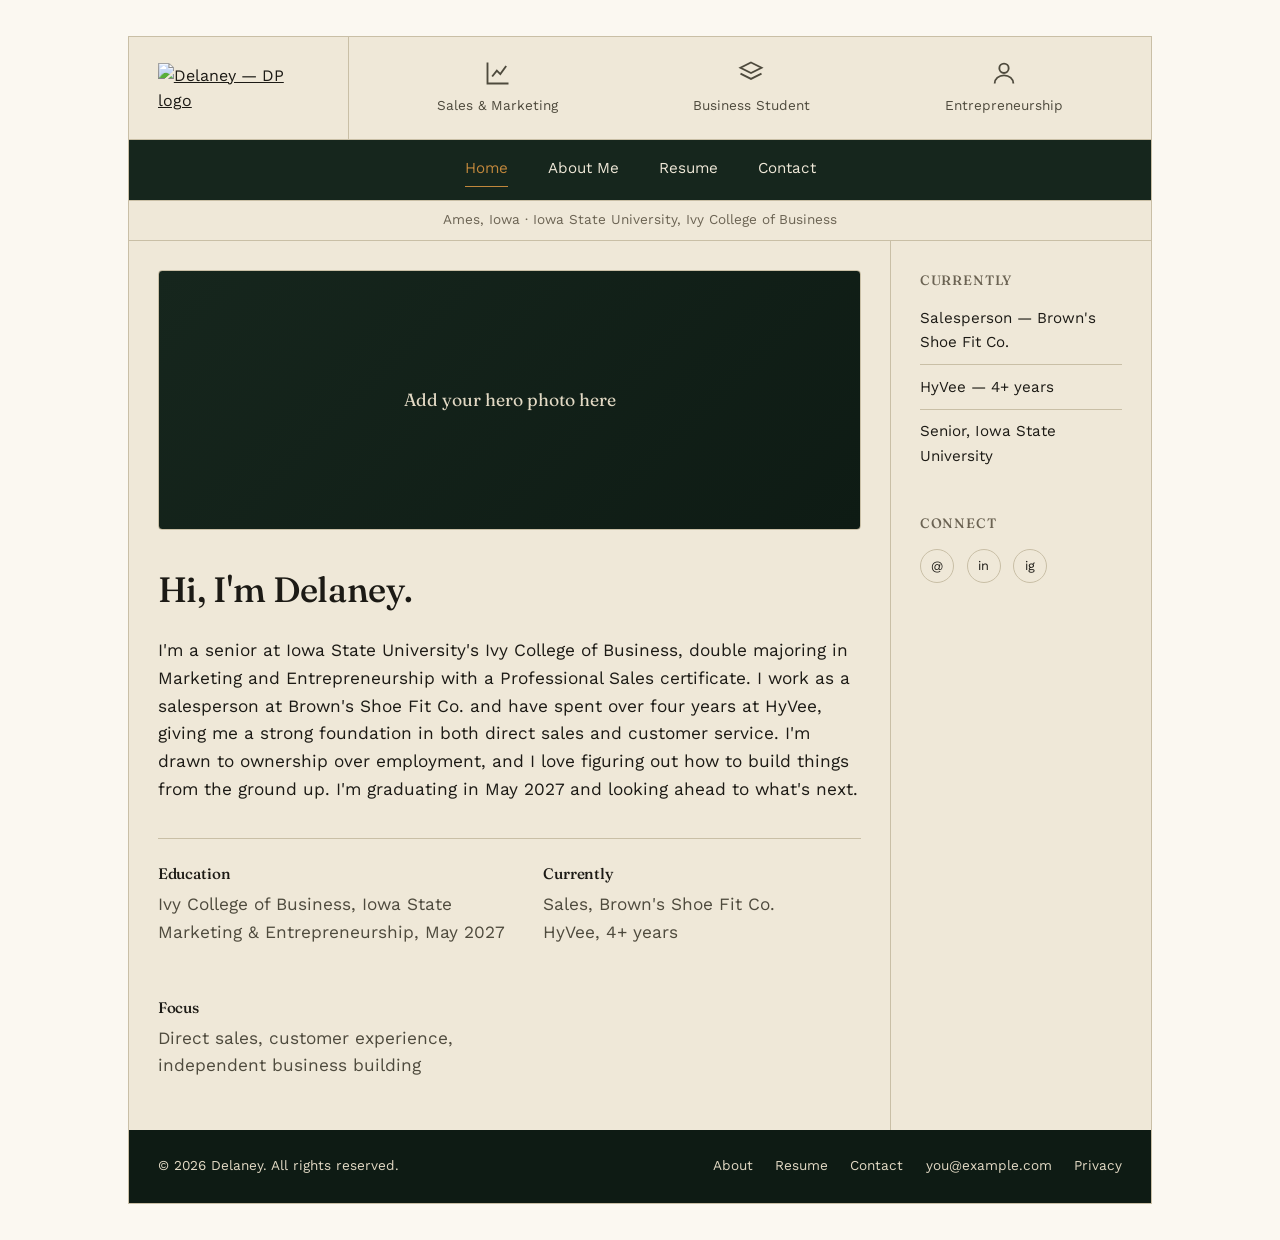
==== commit d5c97525: "Update index.html" ====
--- a/index.html
+++ b/index.html
@@ -1,6 +1,7 @@
 <!DOCTYPE html>
 <html lang="en">
 <head>
+<link rel="icon" type="image/svg+xml" href="logo.svg">
 <meta charset="UTF-8">
 <meta name="viewport" content="width=device-width, initial-scale=1.0">
 <title>Delaney</title>
@@ -16,8 +17,8 @@
   <!-- Header: logo, informational graphics, primary nav, utility bar -->
   <header class="site-header">
     <div class="logo-cell">
-      <span class="wordmark">Delaney</span>
-    </div>
+  <a href="index.html"><img src="logo.svg" alt="Delaney — DP logo" width="48" height="48"></a>
+</div>
 
     <div class="info-graphic">
       <div class="item">
--- a/style.css
+++ b/style.css
@@ -0,0 +1,393 @@
+/* =========================================================
+   style.css — shared stylesheet for all pages
+   Pages are told apart with the body[data-page="..."]
+   attribute (already set on each page, e.g. <body data-page="about">),
+   which is also what nav.js uses to highlight the active nav link.
+   ========================================================= */
+
+/* ---------- Shared design tokens ---------- */
+:root{
+  --pine: #16261D;
+  --pine-deep: #0E1B14;
+  --paper: #EFE8D8;
+  --paper-dim: #E2D9C4;
+  --brass: #C1873C;
+  --ink: #1C1A15;
+  --line: #C9BFA6;
+}
+
+*{ box-sizing: border-box; }
+
+html{ overflow-x: hidden; }
+
+body{
+  margin: 0;
+  background: var(--paper);
+  color: var(--ink);
+  font-family: 'Work Sans', sans-serif;
+  line-height: 1.6;
+}
+
+h1, h2, h3{
+  font-family: 'Fraunces', serif;
+  font-weight: 500;
+  letter-spacing: -0.01em;
+  margin: 0;
+}
+
+a{ color: inherit; }
+
+/* Small label used above headings — shared across about/resume/contact */
+.eyebrow{
+  color: #6B6353;
+  font-size: 0.95rem;
+  margin-bottom: 1rem;
+}
+
+/* Shared footer base — per-page rules below fill in the differences */
+footer{
+  background: var(--pine-deep);
+  color: var(--paper-dim);
+  display: flex;
+  flex-wrap: wrap;
+  gap: 1rem;
+}
+
+footer small{ color: #8A8570; }
+
+
+/* =========================================================
+   HOME (index.html)
+   ========================================================= */
+body[data-page="home"]{
+  background: #FBF8F1; /* outer "body or background area" from the wireframe */
+}
+
+/* Content region: 10% background margin on each side, on any screen */
+.page{
+  width: 80%;
+  margin: 4vh auto;
+  background: var(--paper);
+  border: 1px solid var(--line);
+}
+
+/* --- Header --- */
+.site-header{
+  display: grid;
+  grid-template-columns: 220px 1fr;
+}
+
+.logo-cell{
+  display:flex;
+  align-items:center;
+  padding: 1.6rem 1.8rem;
+  border-right: 1px solid var(--line);
+  border-bottom: 1px solid var(--line);
+}
+
+.logo-cell .wordmark{
+  font-size: 1.6rem;
+  font-weight: 600;
+}
+
+.info-graphic{
+  display:flex;
+  align-items:center;
+  justify-content: space-around;
+  gap: 1rem;
+  padding: 1.2rem 1.8rem;
+  border-bottom: 1px solid var(--line);
+}
+
+.info-graphic .item{
+  display:flex;
+  flex-direction: column;
+  align-items:center;
+  gap: 0.5rem;
+  text-align:center;
+  font-size: 0.85rem;
+  color: #4E4A3D;
+}
+
+.info-graphic svg{ width: 28px; height: 28px; }
+
+#site-nav{ grid-column: 1 / -1; }
+
+.utility-bar{
+  grid-column: 1 / -1;
+  display:flex;
+  justify-content:center;
+  gap: 0.5rem;
+  padding: 0.55rem 1.8rem;
+  font-size: 0.85rem;
+  color: #6B6353;
+  border-bottom: 1px solid var(--line);
+}
+
+/* --- Body: main content + sticky sidebar --- */
+.site-body{
+  display:grid;
+  grid-template-columns: 1fr 260px;
+}
+
+body[data-page="home"] main{
+  padding: 1.8rem;
+  border-right: 1px solid var(--line);
+}
+
+.hero-image{
+  height: 260px;
+  border: 1px solid var(--line);
+  border-radius: 4px;
+  background: linear-gradient(135deg, var(--pine) 0%, var(--pine-deep) 100%);
+  display:flex;
+  align-items:center;
+  justify-content:center;
+  color: var(--paper-dim);
+  font-family: 'Fraunces', serif;
+  font-size: 1.1rem;
+  text-align:center;
+  padding: 1rem;
+  margin-bottom: 2rem;
+}
+
+body[data-page="home"] main h1{
+  font-size: clamp(1.7rem, 3.5vw, 2.2rem);
+  margin-bottom: 1.2rem;
+}
+
+body[data-page="home"] main p{
+  font-size: 1.08rem;
+  margin: 0 0 1.3rem;
+}
+
+.quick-facts{
+  margin-top: 2.2rem;
+  border-top: 1px solid var(--line);
+  padding-top: 1.4rem;
+  display:flex;
+  flex-wrap: wrap;
+  gap: 1.8rem 2.4rem;
+}
+
+.quick-facts div{ min-width: 150px; }
+.quick-facts h3{ font-size: 0.95rem; margin-bottom: 0.3rem; }
+.quick-facts p{ margin:0; font-size: 0.92rem; color: #4E4A3D; }
+
+.sticky-sidebar{ padding: 1.8rem; }
+.sticky-sidebar section{ margin-bottom: 2.2rem; }
+
+.sticky-sidebar h3{
+  font-size: 0.85rem;
+  text-transform: uppercase;
+  letter-spacing: 0.06em;
+  color: #6B6353;
+  margin-bottom: 0.9rem;
+}
+
+.sticky-sidebar ul{ list-style:none; margin:0; padding:0; font-size: 0.95rem; }
+
+.sticky-sidebar li{
+  margin-bottom: 0.6rem;
+  padding-bottom: 0.6rem;
+  border-bottom: 1px solid var(--line);
+}
+
+.sticky-sidebar li:last-child{ border-bottom: none; }
+
+.social-icons{ display:flex; gap: 0.8rem; }
+
+.social-icons a{
+  width: 34px;
+  height: 34px;
+  border-radius: 50%;
+  border: 1px solid var(--line);
+  display:flex;
+  align-items:center;
+  justify-content:center;
+  text-decoration:none;
+  font-size: 0.8rem;
+  color: var(--ink);
+}
+
+.social-icons a:hover{
+  background: var(--brass);
+  color: var(--paper);
+  border-color: var(--brass);
+}
+
+/* --- Footer (home) --- */
+body[data-page="home"] footer{
+  padding: 1.6rem 1.8rem;
+  justify-content: space-between;
+  align-items:center;
+  font-size: 0.85rem;
+}
+
+body[data-page="home"] footer .footer-links{ display:flex; gap: 1.4rem; }
+body[data-page="home"] footer a{ text-decoration:none; color: var(--paper-dim); }
+body[data-page="home"] footer a:hover{ color: var(--brass); }
+
+/* --- Home responsive --- */
+@media (max-width: 900px){
+  .site-header{ grid-template-columns: 1fr; }
+  .logo-cell{ border-right:none; }
+  .info-graphic{ justify-content: flex-start; flex-wrap: wrap; }
+
+  .site-body{ grid-template-columns: 1fr; }
+  body[data-page="home"] main{ border-right: none; border-bottom: 1px solid var(--line); }
+
+  body[data-page="home"] footer{ flex-direction: column; align-items: flex-start; }
+}
+
+@media (max-width: 480px){
+  .page{ width: 92%; }
+  .hero-image{ height: 180px; font-size: 1rem; }
+  .info-graphic{ gap: 1.4rem; }
+  .quick-facts{ gap: 1.2rem 1.6rem; }
+}
+
+
+/* =========================================================
+   ABOUT + RESUME (shared main/footer layout)
+   ========================================================= */
+body[data-page="about"] main,
+body[data-page="resume"] main{
+  margin: 0 auto;
+  padding: 9vh 6vw 12vh;
+}
+
+body[data-page="about"] main{ max-width: 760px; }
+body[data-page="resume"] main{ max-width: 780px; }
+
+body[data-page="about"] main h1,
+body[data-page="resume"] main h1{
+  font-size: clamp(2.2rem, 5vw, 3.2rem);
+}
+
+body[data-page="about"] main h1{ margin: 0 0 2rem; }
+body[data-page="resume"] main h1{ margin: 0 0 3rem; }
+
+body[data-page="about"] main p{
+  font-size: 1.15rem;
+  margin: 0 0 1.4rem;
+}
+
+body[data-page="about"] footer,
+body[data-page="resume"] footer{
+  padding: 4rem 6vw;
+  justify-content: space-between;
+  align-items: flex-end;
+}
+
+footer .line1{
+  font-family: 'Fraunces', serif;
+  font-size: 1.5rem;
+  color: var(--paper);
+  margin: 0 0 0.5rem;
+}
+
+footer a.contact-link{
+  text-decoration:none;
+  border-bottom: 1px solid var(--brass);
+  color: var(--paper);
+}
+
+/* --- About: quick-facts style list --- */
+.details{
+  margin-top: 2.5rem;
+  border-top: 1px solid var(--line);
+  padding-top: 1.6rem;
+  display:flex;
+  flex-wrap: wrap;
+  gap: 2.5rem 3rem;
+}
+
+.details div{ min-width: 160px; }
+.details h3{ font-family:'Fraunces', serif; font-weight: 500; font-size: 1rem; margin: 0 0 0.35rem; }
+.details p{ margin:0; font-size: 0.95rem; color: #4E4A3D; }
+
+
+/* =========================================================
+   RESUME
+   ========================================================= */
+.entry{
+  border-top: 1px solid var(--line);
+  padding: 2rem 0;
+  display:grid;
+  grid-template-columns: 1fr 2.4fr;
+  gap: 2rem;
+}
+
+.entry:last-child{ border-bottom: 1px solid var(--line); }
+.entry .when{ font-size: 0.95rem; color: #6B6353; }
+.entry h2{ font-size: 1.3rem; margin: 0 0 0.4rem; }
+.entry .org{ font-size: 1rem; color: #4E4A3D; margin: 0 0 0.8rem; }
+.entry p{ margin: 0; font-size: 1.02rem; }
+
+section.block{ margin-top: 4rem; }
+section.block h2{ font-size: 1.5rem; margin: 0 0 1.5rem; }
+
+@media (max-width: 640px){
+  .entry{ grid-template-columns: 1fr; gap: 0.5rem; }
+}
+
+
+/* =========================================================
+   CONTACT
+   ========================================================= */
+body[data-page="contact"]{
+  min-height: 100vh;
+  display:flex;
+  flex-direction: column;
+}
+
+body[data-page="contact"] main{
+  flex: 1;
+  display:flex;
+  align-items:center;
+  max-width: 700px;
+  margin: 0 auto;
+  padding: 6vh 6vw;
+}
+
+body[data-page="contact"] main h1{
+  font-size: clamp(2.2rem, 5vw, 3.2rem);
+  margin: 0 0 1.5rem;
+}
+
+body[data-page="contact"] main p{
+  font-size: 1.15rem;
+  margin: 0 0 2rem;
+  max-width: 46ch;
+}
+
+.contact-item{
+  display:flex;
+  align-items:baseline;
+  gap: 0.8rem;
+  margin-bottom: 0.8rem;
+}
+
+.contact-item .k{
+  font-size: 0.9rem;
+  color: #6B6353;
+  width: 90px;
+  flex-shrink: 0;
+}
+
+.contact-item a{
+  text-decoration:none;
+  color: var(--ink);
+  border-bottom: 1px solid var(--brass);
+  font-size: 1.05rem;
+}
+
+body[data-page="contact"] footer{
+  background: var(--pine);
+  color: var(--paper);
+  padding: 2rem 6vw;
+  text-align: center;
+  font-size: 0.9rem;
+  display: block;
+}
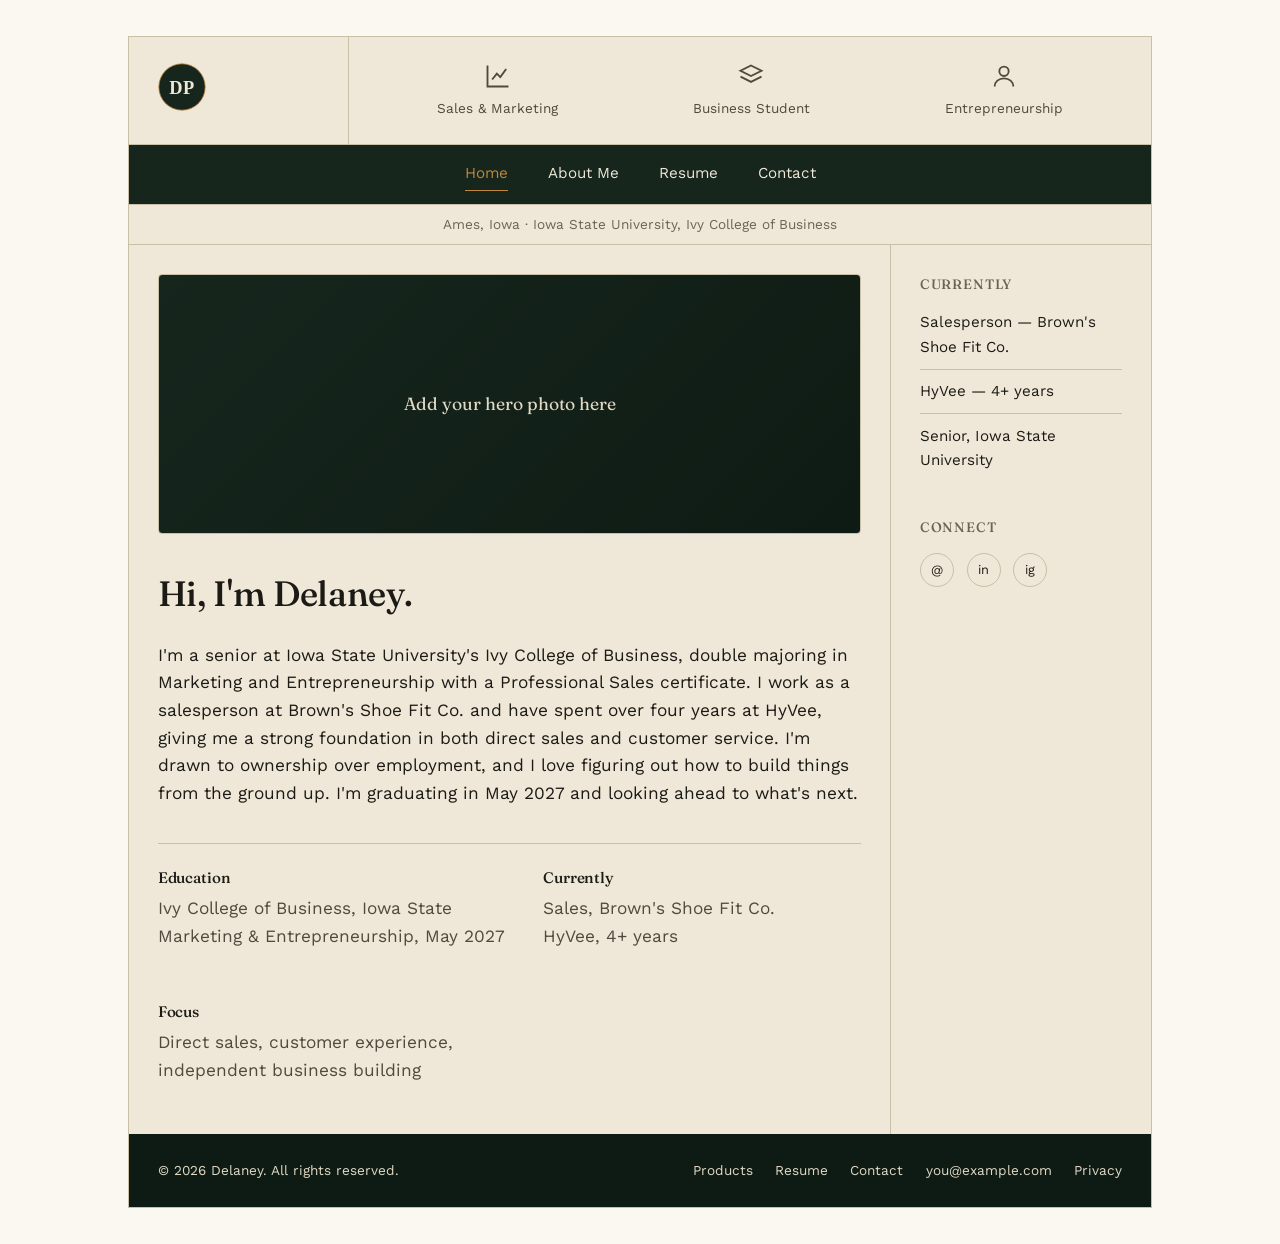
==== commit ebffb3c8: "Update index.html" ====
--- a/index.html
+++ b/index.html
@@ -92,7 +92,7 @@
   <footer>
     <span>&copy; 2026 Delaney. All rights reserved.</span>
     <div class="footer-links">
-      <a href="about.html">About</a>
+      <a href="products.html">Products</a>
       <a href="resume.html">Resume</a>
       <a href="contact.html">Contact</a>
       <a href="mailto:you@example.com">you@example.com</a>
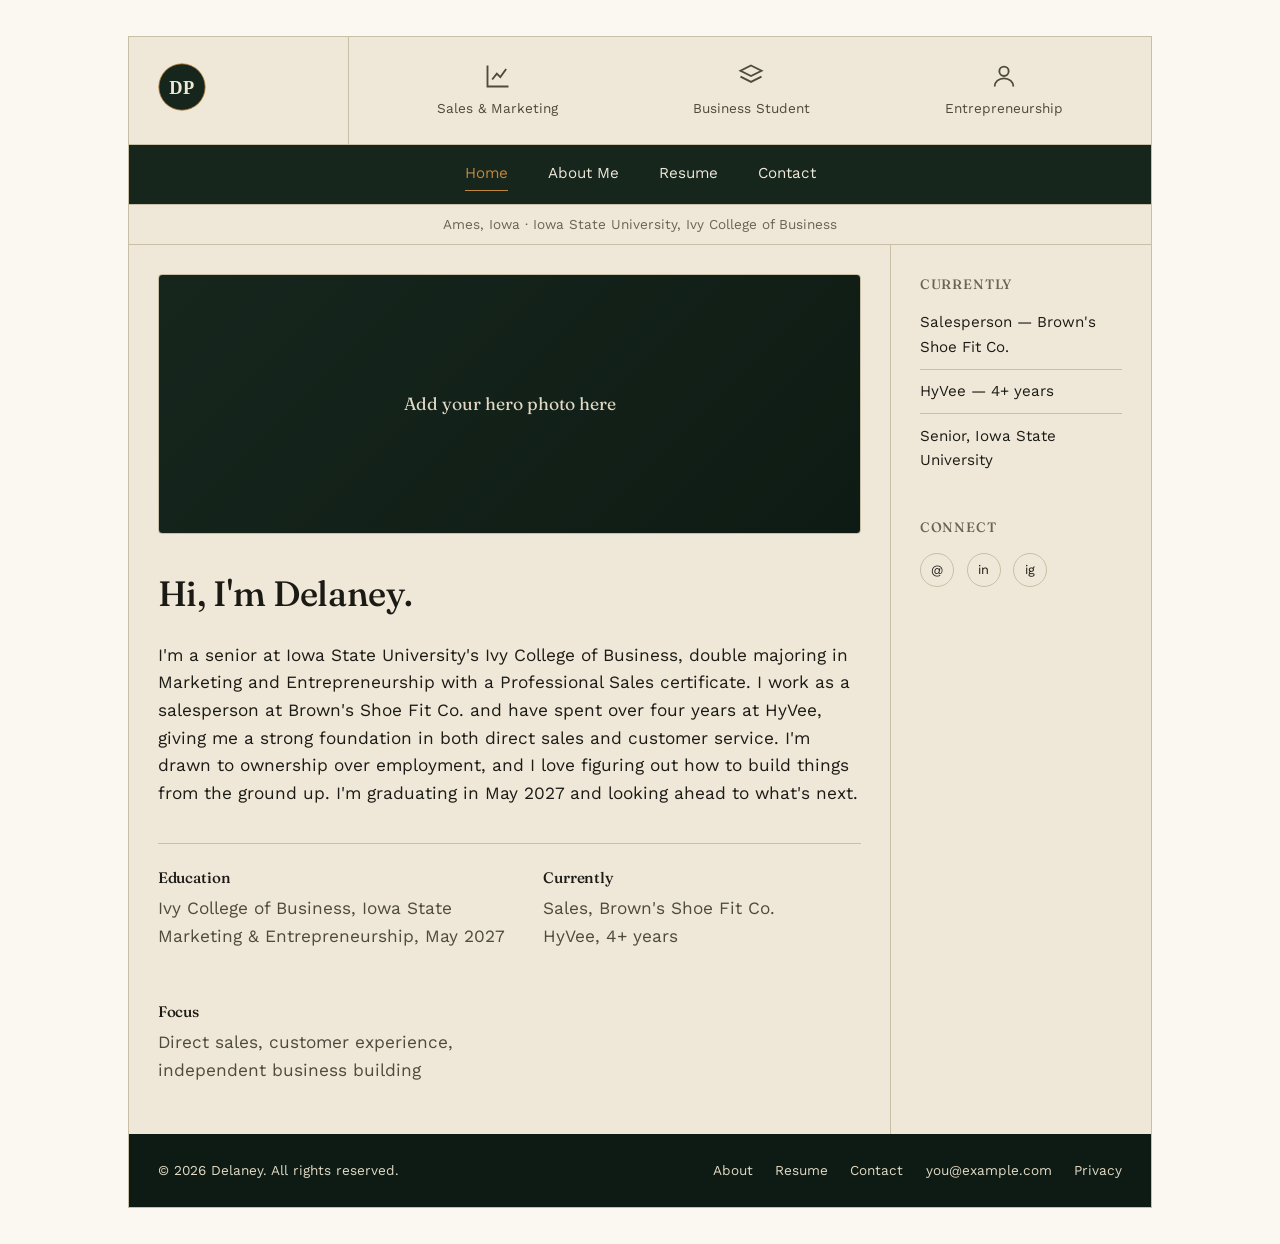
==== commit 59b7bc57: "Update index.html" ====
--- a/index.html
+++ b/index.html
@@ -92,7 +92,7 @@
   <footer>
     <span>&copy; 2026 Delaney. All rights reserved.</span>
     <div class="footer-links">
-      <a href="products.html">Products</a>
+      <a href="about.html">About</a>
       <a href="resume.html">Resume</a>
       <a href="contact.html">Contact</a>
       <a href="mailto:you@example.com">you@example.com</a>
